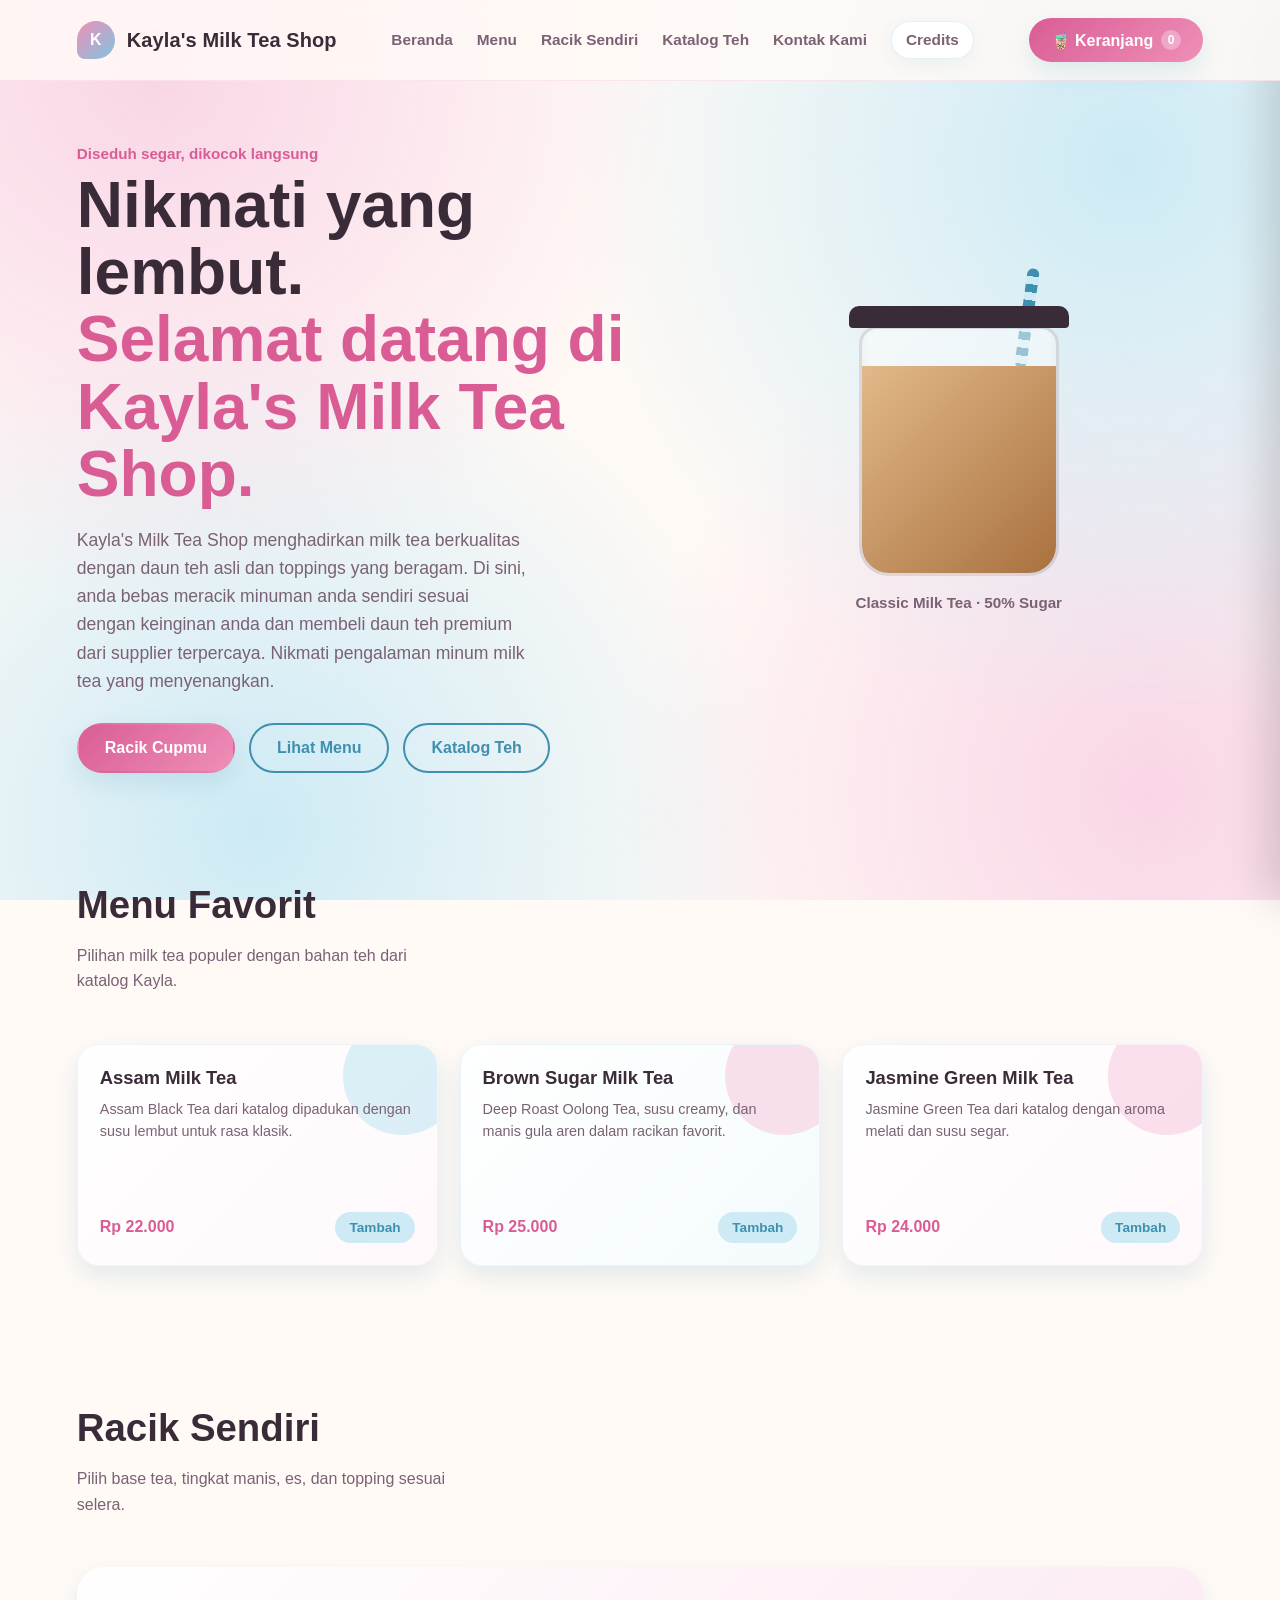
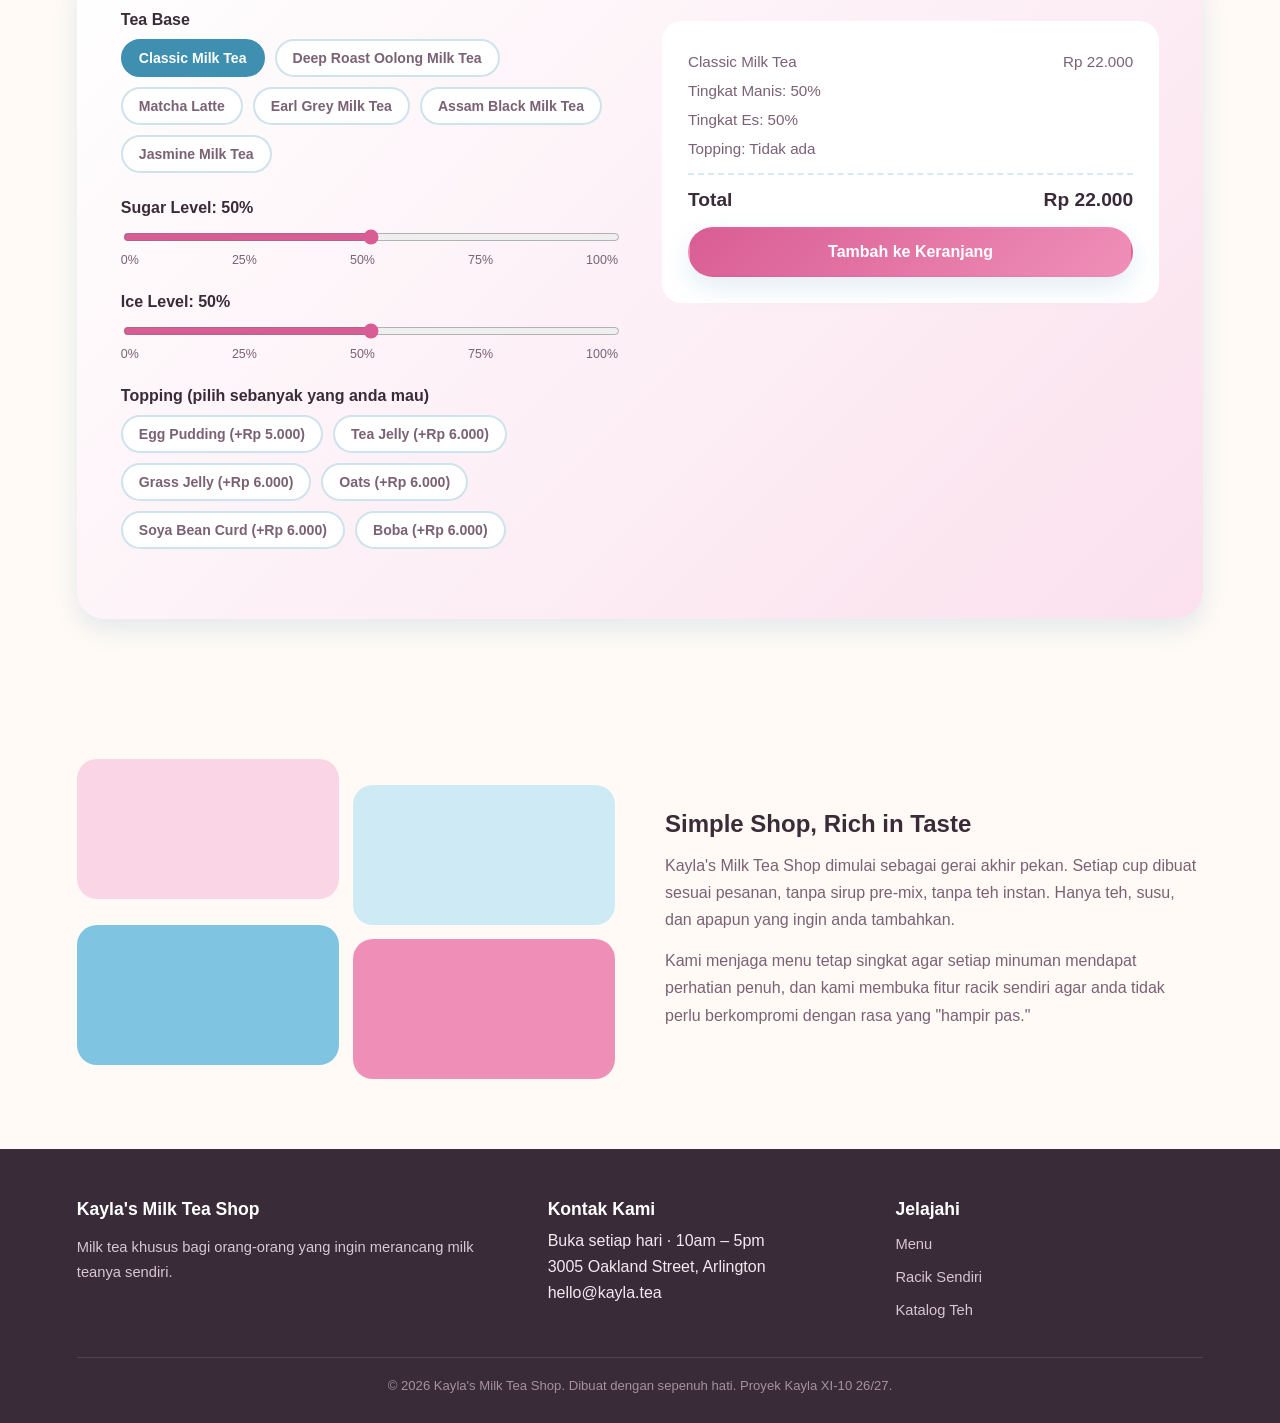
==== index.html @ d2e12f65 "Add files via upload" ====
<!doctype html>
<html lang="en">
  <head>
    <meta charset="UTF-8" />
    <meta name="viewport" content="width=device-width, initial-scale=1.0" />
    <title>Kayla's Milk Tea Shop</title>
    <style>
      :root {
        --pink-soft: #f9d5e6;
        --pink: #ef8fb8;
        --pink-deep: #d95d94;
        --blue-soft: #cdeaf5;
        --blue: #7fc4e0;
        --blue-deep: #3f8fb0;
        --cream: #fffaf6;
        --ink: #3a2b38;
        --ink-soft: #7a6274;
        --shadow: 0 10px 24px rgba(63, 143, 176, 0.15);
        --radius-cup: 18px 18px 30px 30px;
      }

      * {
        box-sizing: border-box;
      }

      html {
        scroll-behavior: smooth;
      }

      body {
        margin: 0;
        background: var(--cream);
        color: var(--ink);
        font-family: "Helvetica", sans-serif;
        overflow-x: hidden;
      }

      h1,
      h2,
      h3,
      .display {
        font-family: "Helvetica", cursive;
        font-weight: 700;
        margin: 0;
      }

      a {
        color: inherit;
        text-decoration: none;
      }

      /* ---------- Background swirl ---------- */
      .bg-swirl {
        position: fixed;
        inset: 0;
        z-index: -1;
        background:
          radial-gradient(
            circle at 12% 8%,
            var(--pink-soft) 0%,
            transparent 38%
          ),
          radial-gradient(
            circle at 88% 18%,
            var(--blue-soft) 0%,
            transparent 42%
          ),
          radial-gradient(
            circle at 20% 92%,
            var(--blue-soft) 0%,
            transparent 40%
          ),
          radial-gradient(
            circle at 90% 88%,
            var(--pink-soft) 0%,
            transparent 38%
          );
      }

      /* ---------- Nav ---------- */
      header {
        display: flex;
        align-items: center;
        justify-content: space-between;
        padding: 18px 6vw;
        background: rgba(255, 250, 246, 0.85);
        backdrop-filter: blur(8px);
        border-bottom: 1px solid rgba(217, 93, 148, 0.12);
      }

      .brand {
        display: flex;
        align-items: center;
        gap: 12px;
      }

      .brand-mark {
        width: 38px;
        height: 38px;
        border-radius: 50% 50% 50% 8px;
        background: linear-gradient(135deg, var(--pink), var(--blue));
        display: flex;
        align-items: center;
        justify-content: center;
        color: white;
        font-weight: 700;
      }

      .brand-name {
        font-size: 1.25rem;
        font-weight: 700;
        letter-spacing: 0.1px;
      }

      .nav-links {
        display: flex;
        gap: 24px;
        align-items: center;
        margin: 0 auto;
      }

      nav ul {
        list-style: none;
        display: flex;
        gap: 24px;
        margin: 0;
        padding: 0;
      }

      .nav-links a,
      .nav-trigger {
        font-weight: 700;
        color: var(--ink-soft);
        font-size: 0.96rem;
      }

      .nav-links a:hover,
      .nav-links a.current,
      .nav-trigger:hover {
        color: var(--pink-deep);
      }

      .nav-item {
        position: relative;
      }

      .nav-dropdown {
        position: absolute;
        top: calc(100% + 12px);
        left: 0;
        min-width: 220px;
        background: rgba(255, 255, 255, 0.98);
        border: 1px solid rgba(63, 143, 176, 0.12);
        border-radius: 16px;
        box-shadow: var(--shadow);
        padding: 10px;
        display: flex;
        flex-direction: column;
        gap: 6px;
        opacity: 0;
        visibility: hidden;
        transform: translateY(-8px);
        transition:
          opacity 0.2s ease,
          transform 0.2s ease,
          visibility 0.2s ease;
        z-index: 60;
      }

      .nav-item:hover .nav-dropdown,
      .nav-item:focus-within .nav-dropdown {
        opacity: 1;
        visibility: visible;
        transform: translateY(0);
      }

      .nav-dropdown a {
        display: block;
        padding: 10px 12px;
        border-radius: 10px;
        border: none;
        color: var(--ink-soft);
        background: transparent;
        text-decoration: none;
      }

      .nav-dropdown a:hover {
        background: var(--pink-soft);
        color: var(--pink-deep);
      }

      .nav-trigger {
        display: inline-flex;
        align-items: center;
        gap: 10px;
        background: #fff;
        border: 1px solid rgba(63, 143, 176, 0.14);
        border-radius: 999px;
        cursor: pointer;
        padding: 9px 14px;
        font: inherit;
        font-weight: 700;
        color: var(--ink-soft);
        box-shadow: 0 6px 18px rgba(63, 143, 176, 0.08);
        font-size: 0.96rem;
      }

      .nav-trigger:hover {
        color: var(--pink-deep);
      }

      .cart-pill {
        display: flex;
        align-items: center;
        justify-content: center;
        gap: 8px;
        background: linear-gradient(135deg, var(--pink-deep), var(--pink));
        color: #fff;
        padding: 12px 22px;
        border-radius: 999px;
        font-weight: 700;
        font: inherit;
        cursor: pointer;
        border: none;
        box-shadow: var(--shadow);
        transition: transform 0.15s;
        flex: 0 0 auto;
      }
      .cart-pill:hover {
        transform: translateY(-2px);
      }
      .cart-count {
        background: rgba(255, 255, 255, 0.3);
        color: #fff;
        border-radius: 50%;
        width: 20px;
        height: 20px;
        display: flex;
        align-items: center;
        justify-content: center;
        font-size: 0.75rem;
      }

      /* ---------- Hero ---------- */
      .hero {
        display: grid;
        grid-template-columns: 1.1fr 0.9fr;
        align-items: center;
        gap: 40px;
        padding: 64px 6vw 40px;
        max-width: 1280px;
        margin: 0 auto;
      }

      .hero-eyebrow {
        font-weight: 700;
        color: var(--pink-deep);
        font-size: 0.95rem;
      }

      .hero h1 {
        font-size: clamp(2.4rem, 5vw, 4rem);
        line-height: 1.05;
        margin: 10px 0 18px;
        color: var(--ink);
      }

      .hero h1 span {
        display: block;
        color: var(--pink-deep);
      }

      .hero p {
        font-size: 1.1rem;
        color: var(--ink-soft);
        max-width: 46ch;
        line-height: 1.6;
        margin-bottom: 28px;
      }

      .hero-ctas {
        display: flex;
        gap: 14px;
        flex-wrap: wrap;
      }

      .btn {
        display: inline-flex;
        align-items: center;
        justify-content: center;
        padding: 14px 26px;
        border-radius: 999px;
        font-weight: 700;
        font-size: 1rem;
        text-decoration: none;
        cursor: pointer;
        border: 2px solid transparent;
        transition:
          transform 0.15s,
          box-shadow 0.15s;
      }
      .btn:hover {
        transform: translateY(-2px);
      }

      .btn-primary {
        background: linear-gradient(135deg, var(--pink-deep), var(--pink));
        color: #fff;
        box-shadow: var(--shadow);
      }

      .btn-outline {
        background: transparent;
        border-color: var(--blue-deep);
        color: var(--blue-deep);
      }

      /* ---------- Hero interactive cup ---------- */
      .hero-cup-wrap {
        display: flex;
        justify-content: center;
        position: relative;
      }

      .cup-stage {
        width: 260px;
        text-align: center;
      }

      .cup {
        position: relative;
        width: 220px;
        height: 270px;
        margin: 0 auto 18px;
      }

      .cup-body {
        position: absolute;
        top: 12px;
        left: 10px;
        right: 10px;
        bottom: 0;
        border-radius: 10px 10px 28px 28px;
        background: linear-gradient(
          180deg,
          rgba(255, 255, 255, 0.5),
          rgba(255, 255, 255, 0.15)
        );
        border: 3px solid rgba(58, 43, 56, 0.15);
        overflow: hidden;
        box-shadow: inset 0 -4px 10px rgba(0, 0, 0, 0.05);
      }
      .cup-body::before {
        content: "";
        position: absolute;
        top: -3px;
        left: -3px;
        right: -3px;
        height: 12px;
        border: 3px solid rgba(58, 43, 56, 0.18);
        border-radius: 12px;
        background: rgba(255, 255, 255, 0.55);
        z-index: 2;
      }
      .hero-cup .cup-body {
        top: 20px;
        border-radius: var(--radius-cup);
      }
      .hero-cup .cup-body::before {
        display: none;
      }

      .cup-fill {
        position: absolute;
        left: 0;
        right: 0;
        bottom: 0;
        height: 85%;
        background: linear-gradient(180deg, var(--pink), var(--pink-deep));
        transition:
          background 0.4s ease,
          height 0.4s ease;
      }

      .cup-lid {
        position: absolute;
        top: 0;
        left: 0;
        right: 0;
        height: 22px;
        background: var(--ink);
        border-radius: 10px 10px 4px 4px;
        z-index: 2;
      }

      .cup-straw {
        position: absolute;
        top: -38px;
        right: 36px;
        width: 12px;
        height: 100px;
        background: repeating-linear-gradient(
          180deg,
          var(--blue-deep) 0 8px,
          var(--blue-soft) 8px 16px
        );
        border-radius: 6px;
        transform: rotate(8deg);
      }

      .cup-caption {
        font-weight: 700;
        color: var(--ink-soft);
        font-size: 0.95rem;
      }

      /* ---------- Section shell ---------- */
      section {
        max-width: 1280px;
        margin: 0 auto;
        padding: 70px 6vw;
      }

      .section-head {
        display: flex;
        justify-content: space-between;
        align-items: flex-end;
        gap: 20px;
        margin-bottom: 34px;
        flex-wrap: wrap;
      }

      .section-head h2 {
        font-size: clamp(1.8rem, 3vw, 2.4rem);
      }

      .section-head p {
        color: var(--ink-soft);
        max-width: 42ch;
        line-height: 1.6;
      }

      /* ---------- Menu ---------- */
      .menu-grid {
        display: grid;
        grid-template-columns: repeat(auto-fit, minmax(230px, 1fr));
        gap: 22px;
      }

      .menu-card {
        background: #ffff;
        border-radius: 22px;
        padding: 22px;
        box-shadow: var(--shadow);
        border: 1px solid rgba(63, 143, 176, 0.08);
        display: flex;
        flex-direction: column;
        gap: 10px;
        transition:
          transform 0.2s,
          box-shadow 0.2s;
        cursor: pointer;
      }

      .menu-card:hover {
        transform: translateY(-6px);
        box-shadow: 0 16px 30px rgba(217, 93, 148, 0.22);
      }

      .favorite-card {
        position: relative;
        overflow: hidden;
        min-height: 222px;
        background: linear-gradient(135deg, #fff, #fff8fb);
      }
      .favorite-card::before {
        content: "";
        position: absolute;
        top: -28px;
        right: -24px;
        width: 118px;
        height: 118px;
        border-radius: 50%;
        background: var(--blue-soft);
        opacity: 0.72;
        pointer-events: none;
      }
      .favorite-card:nth-child(2) {
        background: linear-gradient(135deg, #fff, #f4fbfd);
      }
      .favorite-card:nth-child(2)::before {
        background: var(--pink-soft);
      }
      .favorite-card:nth-child(3)::before {
        background: var(--pink-soft);
      }
      .favorite-card-head,
      .favorite-card h3,
      .favorite-card p,
      .favorite-card .menu-foot {
        position: relative;
        z-index: 1;
      }
      .favorite-card-head {
        display: flex;
        align-items: center;
        justify-content: space-between;
        margin-bottom: 12px;
      }
      .favorite-code {
        color: var(--ink-soft);
        font-size: 0.72rem;
        letter-spacing: 0.08em;
      }
      .favorite-mark {
        display: grid;
        place-items: center;
        width: 38px;
        height: 38px;
        border: 1px solid rgba(217, 93, 148, 0.2);
        border-radius: 50%;
        color: var(--pink-deep);
        font-weight: 700;
      }
      .favorite-card .menu-foot {
        margin-top: 8px;
      }

      .swatch {
        width: 100%;
        height: 96px;
        border-radius: 14px;
      }

      .menu-card h3 {
        font-size: 1.15rem;
      }
      .menu-card p {
        color: var(--ink-soft);
        font-size: 0.9rem;
        line-height: 1.5;
        margin: 0;
        flex-grow: 1;
      }

      .menu-foot {
        display: flex;
        justify-content: space-between;
        align-items: center;
      }

      .price {
        font-weight: 800;
        color: var(--pink-deep);
      }

      .add-btn {
        background: var(--blue-soft);
        color: var(--blue-deep);
        border: none;
        border-radius: 999px;
        padding: 8px 14px;
        font-weight: 700;
        font-size: 0.85rem;
        cursor: pointer;
        transition: background 0.2s;
      }
      .add-btn:hover {
        background: var(--blue);
        color: #fff;
      }

      /* ---------- Customizer ---------- */
      .customizer {
        background: linear-gradient(135deg, #fff, var(--pink-soft) 140%);
        border-radius: 28px;
        padding: 44px;
        box-shadow: var(--shadow);
      }

      .customizer-grid {
        display: grid;
        grid-template-columns: 1fr 1fr;
        gap: 44px;
      }

      .option-group {
        margin-bottom: 26px;
      }

      .option-label {
        font-weight: 700;
        margin-bottom: 10px;
        display: block;
        color: var(--ink);
      }

      .option-row {
        display: flex;
        flex-wrap: wrap;
        gap: 10px;
      }

      .chip {
        padding: 9px 16px;
        border-radius: 999px;
        border: 2px solid rgba(63, 143, 176, 0.25);
        background: #fff;
        cursor: pointer;
        font-weight: 600;
        font-size: 0.88rem;
        color: var(--ink-soft);
        transition: all 0.18s;
      }

      .chip.active {
        background: var(--blue-deep);
        border-color: var(--blue-deep);
        color: #fff;
      }

      .chip.topping.active {
        background: var(--pink-deep);
        border-color: var(--pink-deep);
      }

      input[type="range"] {
        width: 100%;
        accent-color: var(--pink-deep);
      }

      .level-labels {
        display: flex;
        justify-content: space-between;
        font-size: 0.78rem;
        color: var(--ink-soft);
        margin-top: 4px;
      }

      .order-summary {
        background: #fff;
        border-radius: 20px;
        padding: 26px;
        margin-top: 10px;
      }

      .order-line {
        display: flex;
        justify-content: space-between;
        padding: 6px 0;
        font-size: 0.95rem;
        color: var(--ink-soft);
      }

      .order-total {
        display: flex;
        justify-content: space-between;
        font-weight: 800;
        font-size: 1.2rem;
        border-top: 2px dashed rgba(63, 143, 176, 0.2);
        margin-top: 10px;
        padding-top: 14px;
        color: var(--ink);
      }

      /* ---------- Toast / cart drawer ---------- */
      .toast {
        position: fixed;
        bottom: 26px;
        left: 50%;
        transform: translateX(-50%) translateY(20px);
        background: var(--ink);
        color: #fff;
        padding: 14px 22px;
        border-radius: 999px;
        font-weight: 700;
        box-shadow: 0 12px 30px rgba(0, 0, 0, 0.25);
        opacity: 0;
        pointer-events: none;
        transition:
          opacity 0.25s,
          transform 0.25s;
        z-index: 100;
        font-size: 0.92rem;
      }
      .toast.show {
        opacity: 1;
        transform: translateX(-50%) translateY(0);
      }

      .cart-drawer {
        position: fixed;
        top: 0;
        right: 0;
        height: 100%;
        width: min(380px, 92vw);
        background: #fff;
        box-shadow: -14px 0 40px rgba(0, 0, 0, 0.15);
        transform: translateX(100%);
        transition: transform 0.3s ease;
        z-index: 90;
        padding: 28px 24px;
        display: flex;
        flex-direction: column;
      }
      .cart-drawer.open {
        transform: translateX(0);
      }

      .cart-drawer-head {
        display: flex;
        justify-content: space-between;
        align-items: center;
        margin-bottom: 20px;
      }

      .cart-close {
        background: none;
        border: none;
        font-size: 1.4rem;
        cursor: pointer;
        color: var(--ink-soft);
      }

      .cart-items {
        flex-grow: 1;
        overflow-y: auto;
        display: flex;
        flex-direction: column;
        gap: 12px;
      }

      .cart-item {
        display: flex;
        justify-content: space-between;
        background: var(--cream);
        border-radius: 14px;
        padding: 12px 14px;
        font-size: 0.9rem;
      }

      .cart-item button {
        background: none;
        border: none;
        color: var(--pink-deep);
        font-weight: 700;
        cursor: pointer;
      }

      .cart-empty {
        color: var(--ink-soft);
        text-align: center;
        margin-top: 40px;
      }

      .cart-drawer .order-total {
        margin-top: 16px;
      }

      .checkout-note {
        color: var(--ink-soft);
        font-size: 0.78rem;
        line-height: 1.45;
        margin: 10px 0 0;
        text-align: center;
      }

      .cart-drawer button:disabled {
        cursor: not-allowed;
        opacity: 0.5;
        transform: none;
      }

      .overlay {
        position: fixed;
        inset: 0;
        background: rgba(58, 43, 56, 0.35);
        opacity: 0;
        pointer-events: none;
        transition: opacity 0.3s;
        z-index: 80;
      }
      .overlay.show {
        opacity: 1;
        pointer-events: auto;
      }

      /* ---------- About ---------- */
      .about {
        display: grid;
        grid-template-columns: 1fr 1fr;
        gap: 50px;
        align-items: center;
      }

      .about-visual {
        display: grid;
        grid-template-columns: 1fr 1fr;
        gap: 14px;
      }
      .about-visual div {
        height: 140px;
        border-radius: 20px;
      }
      .about-visual div:nth-child(1) {
        background: var(--pink-soft);
      }
      .about-visual div:nth-child(2) {
        background: var(--blue-soft);
        margin-top: 26px;
      }
      .about-visual div:nth-child(3) {
        background: var(--blue);
        margin-top: -14px;
      }
      .about-visual div:nth-child(4) {
        background: var(--pink);
      }

      .about p {
        color: var(--ink-soft);
        line-height: 1.7;
        margin: 14px 0 0;
      }

      /* ---------- Footer ---------- */
      footer {
        background: var(--ink);
        color: #f4e9ef;
        padding: 50px 6vw 30px;
      }

      .footer-grid {
        max-width: 1280px;
        margin: 0 auto;
        display: grid;
        grid-template-columns: 1.4fr 1fr 1fr;
        gap: 40px;
      }

      footer h3 {
        color: #fff;
        margin-bottom: 12px;
        font-size: 1.1rem;
      }
      footer p,
      footer a {
        color: #d8c7d2;
        font-size: 0.92rem;
        line-height: 1.7;
        text-decoration: none;
      }
      footer ul {
        list-style: none;
        padding: 0;
        margin: 0;
        display: flex;
        flex-direction: column;
        gap: 8px;
      }

      .footer-bottom {
        max-width: 1280px;
        margin: 34px auto 0;
        padding-top: 20px;
        border-top: 1px solid rgba(255, 255, 255, 0.12);
        font-size: 0.82rem;
        color: #a790a0;
        text-align: center;
      }

      @media (max-width: 860px) {
        .hero {
          grid-template-columns: 1fr;
          text-align: center;
        }
        .hero p {
          margin-left: auto;
          margin-right: auto;
        }
        .hero-ctas {
          justify-content: center;
        }
        .customizer-grid {
          grid-template-columns: 1fr;
        }
        .about {
          grid-template-columns: 1fr;
        }
        .footer-grid {
          grid-template-columns: 1fr;
        }
      }

      @media (max-width: 760px) {
        nav {
          display: none;
        }
        .nav-links {
          display: none;
        }
      }
    </style>
    <link rel="stylesheet" href="header.css" />
  </head>
  <body>
    <div class="bg-swirl"></div>

    <header>
      <a href="index.html" class="brand">
        <div class="brand-mark">K</div>
        <div class="brand-name">Kayla's Milk Tea Shop</div>
      </a>
      <nav class="nav-links">
        <a href="index.html">Beranda</a>
        <a href="index.html#menu">Menu</a>
        <a href="index.html#build">Racik Sendiri</a>
        <a href="catalogue.html">Katalog Teh</a>
        <a href="index.html#visit">Kontak Kami</a>
        <li class="nav-item" style="list-style: none">
          <button class="nav-trigger" type="button">Credits</button>
          <div class="nav-dropdown">
            <a href="image-source.html">Image Source</a>
            <a href="codes-used.html">Codes Used</a>
            <a href="reference-videos.html">Reference Videos</a>
          </div>
        </li>
      </nav>
      <button class="cart-pill" id="cartOpenBtn" type="button">
        🧋 Keranjang <span class="cart-count" id="cartCount"></span>
      </button>
    </header>

    <div class="hero">
      <div>
        <div class="hero-eyebrow">Diseduh segar, dikocok langsung</div>
        <h1>
          Nikmati yang lembut.<span
            >Selamat datang di Kayla's Milk Tea Shop.</span
          >
        </h1>
        <p>
          Kayla's Milk Tea Shop menghadirkan milk tea berkualitas dengan daun
          teh asli dan toppings yang beragam. Di sini, anda bebas meracik
          minuman anda sendiri sesuai dengan keinginan anda dan membeli daun teh
          premium dari supplier terpercaya. Nikmati pengalaman minum milk tea
          yang menyenangkan.
        </p>
        <div class="hero-ctas">
          <a href="#build" class="btn btn-primary">Racik Cupmu</a>
          <a href="#menu" class="btn btn-outline">Lihat Menu</a>
          <a href="catalogue.html" class="btn btn-outline">Katalog Teh</a>
        </div>
      </div>

      <div class="hero-cup-wrap">
        <div class="cup-stage">
          <div class="cup hero-cup">
            <div class="cup-straw"></div>
            <div class="cup-body">
              <div class="cup-fill" id="heroFill"></div>
            </div>
            <div class="cup-lid"></div>
          </div>
          <div class="cup-caption" id="heroCaption">
            Classic Milk Tea · 50% Sugar
          </div>
        </div>
      </div>
    </div>

    <section id="menu">
      <div class="section-head">
        <div>
          <h2>Menu Favorit</h2>
          <p>Pilihan milk tea populer dengan bahan teh dari katalog Kayla.</p>
        </div>
      </div>

      <div class="menu-grid" id="menuGrid"></div>
    </section>

    <section id="build">
      <div class="section-head">
        <div>
          <h2>Racik Sendiri</h2>
          <p>Pilih base tea, tingkat manis, es, dan topping sesuai selera.</p>
        </div>
      </div>

      <div class="customizer">
        <div class="customizer-grid">
          <div>
            <div class="option-group">
              <span class="option-label">Tea Base</span>
              <div class="option-row" id="baseOptions"></div>
            </div>

            <div class="option-group">
              <span class="option-label"
                >Sugar Level: <span id="sweetLabel">50%</span></span
              >
              <input
                type="range"
                min="0"
                max="100"
                step="25"
                value="50"
                id="sweetRange"
                aria-label="Tingkat manis"
              />
              <div class="level-labels">
                <span>0%</span><span>25%</span><span>50%</span><span>75%</span
                ><span>100%</span>
              </div>
            </div>

            <div class="option-group">
              <span class="option-label"
                >Ice Level: <span id="iceLabel">50%</span></span
              >
              <input
                type="range"
                min="0"
                max="100"
                step="25"
                value="50"
                id="iceRange"
              />
              <div class="level-labels">
                <span>0%</span><span>25%</span><span>50%</span><span>75%</span
                ><span>100%</span>
              </div>
            </div>

            <div class="option-group">
              <span class="option-label"
                >Topping (pilih sebanyak yang anda mau)</span
              >
              <div class="option-row" id="toppingOptions"></div>
            </div>
          </div>

          <div>
            <div class="order-summary">
              <div class="order-line">
                <span id="summaryBase">Classic Milk Tea</span
                ><span id="summaryBasePrice">Rp 22.000</span>
              </div>
              <div class="order-line">
                <span id="summarySweet">Sugar Level: 50%</span><span></span>
              </div>
              <div class="order-line">
                <span id="summaryIce">Ice Level: 50%</span><span></span>
              </div>
              <div class="order-line" id="summaryToppingsLine">
                <span>Topping: Tidak ada</span
                ><span id="summaryToppingsPrice"></span>
              </div>
              <div class="order-total">
                <span>Total</span><span id="summaryTotal">Rp 22.000</span>
              </div>
              <button
                class="btn btn-primary"
                style="width: 100%; margin-top: 16px"
                id="addCustomBtn"
              >
                Tambah ke Keranjang
              </button>
            </div>
          </div>
        </div>
      </div>
    </section>

    <section id="about">
      <div class="about">
        <div class="about-visual">
          <div></div>
          <div></div>
          <div></div>
          <div></div>
        </div>
        <div>
          <h2>Simple Shop, Rich in Taste</h2>
          <p>
            Kayla's Milk Tea Shop dimulai sebagai gerai akhir pekan. Setiap cup
            dibuat sesuai pesanan, tanpa sirup pre-mix, tanpa teh instan. Hanya
            teh, susu, dan apapun yang ingin anda tambahkan.
          </p>
          <p>
            Kami menjaga menu tetap singkat agar setiap minuman mendapat
            perhatian penuh, dan kami membuka fitur racik sendiri agar anda
            tidak perlu berkompromi dengan rasa yang "hampir pas."
          </p>
        </div>
      </div>
    </section>

    <footer id="visit">
      <div class="footer-grid">
        <div>
          <h3>Kayla's Milk Tea Shop</h3>
          <p>
            Milk tea khusus bagi orang-orang yang ingin merancang milk teanya
            sendiri.
          </p>
        </div>
        <div>
          <h3>Kontak Kami</h3>
          <ul>
            <li>Buka setiap hari · 10am – 5pm</li>
            <li>3005 Oakland Street, Arlington</li>
            <li>hello@kayla.tea</li>
          </ul>
        </div>
        <div>
          <h3>Jelajahi</h3>
          <ul>
            <li><a href="#menu">Menu</a></li>
            <li><a href="#build">Racik Sendiri</a></li>
            <li><a href="catalogue.html">Katalog Teh</a></li>
          </ul>
        </div>
      </div>
      <div class="footer-bottom">
        © 2026 Kayla's Milk Tea Shop. Dibuat dengan sepenuh hati. Proyek Kayla
        XI-10 26/27.
      </div>
    </footer>

    <div class="toast" id="toast"></div>
    <div class="overlay" id="overlay"></div>
    <div class="cart-drawer" id="cartDrawer">
      <div class="cart-drawer-head">
        <h3>Keranjangmu</h3>
        <button class="cart-close" id="cartCloseBtn">&times;</button>
      </div>
      <div class="cart-items" id="cartItems">
        <div class="cart-empty">Keranjangmu kosong, tambahkan milk tea!</div>
      </div>
      <div class="order-total">
        <span>Total</span><span id="cartTotal">Rp. 0</span>
      </div>
      <button
        class="btn btn-primary"
        style="width: 100%; margin-top: 16px"
        id="checkoutBtn"
        type="button"
        disabled
      >
        Checkout
      </button>
      <p class="checkout-note">
        Checkout ini hanya simulasi. Tidak ada pembayaran yang diproses.
      </p>
    </div>

    <script src="cart.js"></script>
    <script>
      // ---------- Data ----------
      const bases = [
        {
          id: "classic",
          name: "Classic Milk Tea",
          color: "#FFC852",
          price: 22000,
          swatch: "linear-gradient(135deg,#e2b98a,#a9713f)",
        },
        {
          id: "taro",
          name: "Deep Roast Oolong Milk Tea",
          color: "#9b7fc9",
          price: 25000,
          swatch: "linear-gradient(135deg,#c3aee8,#8b6bc4)",
        },
        {
          id: "matcha",
          name: "Matcha Latte",
          color: "#7fa661",
          price: 27000,
          swatch: "linear-gradient(135deg,#b7d69a,#6f9a4d)",
        },
        {
          id: "strawberry",
          name: "Earl Grey Milk Tea",
          color: "#e8768f",
          price: 28000,
          swatch: "linear-gradient(135deg,#f6a9b8,#e05575)",
        },
        {
          id: "blueice",
          name: "Assam Black Milk Tea",
          color: "#5aa9c9",
          price: 23000,
          swatch: "linear-gradient(135deg,#a9dcef,#3f8fb0)",
        },
        {
          id: "okinawa",
          name: "Jasmine Milk Tea",
          color: "#8a5a35",
          price: 25000,
          swatch: "linear-gradient(135deg,#c99b6a,#6b4423)",
        },
      ];

      const toppings = [
        { id: "pudding", name: "Egg Pudding", price: 5000 },
        { id: "jelly", name: "Tea Jelly", price: 6000 },
        { id: "grass", name: "Grass Jelly", price: 6000 },
        { id: "oat", name: "Oats", price: 6000 },
        { id: "soy", name: "Soya Bean Curd", price: 6000 },
        { id: "boba", name: "Boba", price: 6000 },
      ];

      const favorites = [
        {
          name: "Assam Milk Tea",
          price: 22000,
          description:
            "Assam Black Tea dari katalog dipadukan dengan susu lembut untuk rasa klasik.",
        },
        {
          name: "Brown Sugar Milk Tea",
          price: 25000,
          description:
            "Deep Roast Oolong Tea, susu creamy, dan manis gula aren dalam racikan favorit.",
        },
        {
          name: "Jasmine Green Milk Tea",
          price: 24000,
          description:
            "Jasmine Green Tea dari katalog dengan aroma melati dan susu segar.",
        },
      ];

      // ---------- State ----------
      let selectedBase = bases[0];
      let sweet = 50;
      let ice = 50;
      let selectedToppings = [];

      // ---------- Render menu ----------
      const menuGrid = document.getElementById("menuGrid");
      favorites.forEach((drink, index) => {
        const card = document.createElement("div");
        card.className = "menu-card favorite-card";
        card.innerHTML = `
      <h3>${drink.name}</h3>
      <p>${drink.description}</p>
      <div class="menu-foot">
        <span class="price">${fmt(drink.price)}</span>
        <button class="add-btn">Tambah</button>
      </div>
    `;
        card.querySelector(".add-btn").addEventListener("click", (e) => {
          e.stopPropagation();
          addToCart({
            base: drink.name,
            ice: 100,
            toppings: [],
            price: drink.price,
          });
          showToast(`${drink.name} ditambahkan ke keranjang`);
        });
        menuGrid.appendChild(card);
      });

      // ---------- Render base chips ----------
      const baseOptions = document.getElementById("baseOptions");
      bases.forEach((b) => {
        const chip = document.createElement("button");
        chip.className = "chip" + (b.id === selectedBase.id ? " active" : "");
        chip.textContent = b.name;
        chip.addEventListener("click", () => {
          selectedBase = b;
          [...baseOptions.children].forEach((c) =>
            c.classList.remove("active"),
          );
          chip.classList.add("active");
          updateBuildSummary();
        });
        baseOptions.appendChild(chip);
      });

      // ---------- Render topping chips ----------
      const toppingOptions = document.getElementById("toppingOptions");
      toppings.forEach((t) => {
        const chip = document.createElement("button");
        chip.className = "chip topping";
        chip.textContent = `${t.name} (+${fmt(t.price)})`;
        chip.addEventListener("click", () => {
          if (selectedToppings.find((x) => x.id === t.id)) {
            selectedToppings = selectedToppings.filter((x) => x.id !== t.id);
            chip.classList.remove("active");
          } else {
            selectedToppings.push(t);
            chip.classList.add("active");
          }
          updateBuildSummary();
        });
        toppingOptions.appendChild(chip);
      });

      // ---------- Ice Level ----------
      const sweetRange = document.getElementById("sweetRange");
      sweetRange.addEventListener("input", () => {
        sweet = Number(sweetRange.value);
        document.getElementById("sweetLabel").textContent = sweet + "%";
        updateBuildSummary();
      });

      const iceRange = document.getElementById("iceRange");
      iceRange.addEventListener("input", () => {
        ice = Number(iceRange.value);
        document.getElementById("iceLabel").textContent = ice + "%";
        updateBuildSummary();
      });

      // ---------- Custom drink summary update ----------
      function updateBuildSummary() {
        const toppingsTotal = selectedToppings.reduce((s, t) => s + t.price, 0);
        const total = selectedBase.price + toppingsTotal;

        document.getElementById("summaryBase").textContent = selectedBase.name;
        document.getElementById("summaryBasePrice").textContent = fmt(
          selectedBase.price,
        );
        document.getElementById("summaryIce").textContent =
          `Tingkat Es: ${ice}%`;
        document.getElementById("summarySweet").textContent =
          `Tingkat Manis: ${sweet}%`;
        document.getElementById(
          "summaryToppingsLine",
        ).firstElementChild.textContent = selectedToppings.length
          ? `Topping: ${selectedToppings.map((t) => t.name).join(", ")}`
          : "Topping: Tidak ada";
        document.getElementById("summaryToppingsPrice").textContent =
          toppingsTotal ? fmt(toppingsTotal) : "";
        document.getElementById("summaryTotal").textContent = fmt(total);
      }

      function shade(hex, percent) {
        const num = parseInt(hex.replace("#", ""), 16);
        let r = (num >> 16) + percent;
        let g = ((num >> 8) & 0x00ff) + percent;
        let b = (num & 0x0000ff) + percent;
        r = Math.max(Math.min(255, r), 0);
        g = Math.max(Math.min(255, g), 0);
        b = Math.max(Math.min(255, b), 0);
        return "#" + (g | (r << 8) | (b << 16)).toString(16).padStart(6, "0");
      }

      document.getElementById("addCustomBtn").addEventListener("click", () => {
        const toppingsTotal = selectedToppings.reduce((s, t) => s + t.price, 0);
        addToCart({
          base: selectedBase.name,
          ice,
          toppings: selectedToppings.map((t) => t.name),
          price: selectedBase.price + toppingsTotal,
        });
        showToast(`${selectedBase.name} ditambahkan ke keranjang`);
      });

      // ---------- Hero cup gentle animation ----------
      const heroFill = document.getElementById("heroFill");
      heroFill.style.background = bases[0].swatch;
      let heroToggle = false;
      setInterval(() => {
        heroToggle = !heroToggle;
        heroFill.style.height = heroToggle ? "95%" : "85%";
      }, 2600);
      updateBuildSummary();
      renderCart();
    </script>
  </body>
</html>
---- header.css ----
:root {
  --pink-soft: #f9d5e6;
  --pink: #ef8fb8;
  --pink-deep: #d95d94;
  --blue-soft: #cdeaf5;
  --blue: #7fc4e0;
  --blue-deep: #3f8fb0;
  --cream: #fffaf6;
  --ink: #3a2b38;
  --ink-soft: #7a6274;
  --shadow: 0 10px 24px rgba(63, 143, 176, 0.15);
}

header {
  position: sticky;
  top: 0;
  z-index: 1000;
  display: flex;
  align-items: center;
  justify-content: space-between;
  padding: 18px 6vw;
  background: rgba(255, 250, 246, 0.85);
  backdrop-filter: blur(8px);
  border-bottom: 1px solid rgba(217, 93, 148, 0.12);
}

.brand {
  display: flex;
  align-items: center;
  gap: 12px;
  text-decoration: none;
}

.brand:hover,
.brand:focus,
.brand:visited {
  text-decoration: none;
}

.brand-mark {
  width: 38px;
  height: 38px;
  border-radius: 50% 50% 50% 8px;
  background: linear-gradient(135deg, var(--pink), var(--blue));
  display: flex;
  align-items: center;
  justify-content: center;
  color: #fff;
  font-weight: 700;
}

.brand-name {
  font-size: 1.25rem;
  font-weight: 700;
  letter-spacing: 0.1px;
}

.nav-links {
  display: flex;
  gap: 24px;
  align-items: center;
  margin: 0 auto;
}

.nav-links a,
.nav-trigger {
  color: var(--ink-soft);
  font-weight: 700;
  font-size: 0.96rem;
  text-decoration: none;
}

.nav-links a:hover,
.nav-links a.current,
.nav-trigger:hover {
  color: var(--pink-deep);
}

.nav-item {
  position: relative;
}

.nav-trigger {
  display: inline-flex;
  align-items: center;
  gap: 10px;
  background: #fff;
  border: 1px solid rgba(63, 143, 176, 0.14);
  border-radius: 999px;
  cursor: pointer;
  padding: 9px 14px;
  font: inherit;
  font-weight: 700;
  color: var(--ink-soft);
  box-shadow: 0 6px 18px rgba(63, 143, 176, 0.08);
  font-size: 0.96rem;
}

.nav-trigger-mark {
  width: 0;
  height: 0;
  border-left: 7px solid transparent;
  border-right: 7px solid transparent;
  border-top: 10px solid var(--pink-deep);
  transform: rotate(180deg);
  display: inline-block;
  line-height: 0;
}

.nav-dropdown {
  position: absolute;
  top: calc(100% + 12px);
  left: 0;
  min-width: 220px;
  background: rgba(255, 255, 255, 0.98);
  border: 1px solid rgba(63, 143, 176, 0.12);
  border-radius: 16px;
  box-shadow: var(--shadow);
  padding: 10px;
  display: flex;
  flex-direction: column;
  gap: 6px;
  opacity: 0;
  visibility: hidden;
  transform: translateY(-8px);
  transition:
    opacity 0.2s ease,
    transform 0.2s ease,
    visibility 0.2s ease;
  z-index: 110;
}

.nav-item:hover .nav-dropdown,
.nav-item:focus-within .nav-dropdown {
  opacity: 1;
  visibility: visible;
  transform: translateY(0);
}

.nav-dropdown a {
  display: block;
  padding: 10px 12px;
  border-radius: 10px;
  color: var(--ink-soft);
  text-decoration: none;
}

.nav-dropdown a:hover {
  background: var(--pink-soft);
  color: var(--pink-deep);
}

header .btn,
header .cart-pill {
  display: inline-flex;
  align-items: center;
  justify-content: center;
  padding: 12px 22px;
  border-radius: 999px;
  font: inherit;
  font-weight: 700;
  background: linear-gradient(135deg, var(--pink-deep), var(--pink));
  color: #fff;
  box-shadow: var(--shadow);
  text-decoration: none;
}

.cart-pill {
  gap: 8px;
  cursor: pointer;
  border: none;
  flex: 0 0 auto;
}

.cart-pill:hover {
  transform: translateY(-2px);
}

.cart-count {
  background: rgba(255, 255, 255, 0.3);
  color: #fff;
  border-radius: 50%;
  width: 20px;
  height: 20px;
  display: flex;
  align-items: center;
  justify-content: center;
  font-size: 0.75rem;
}

@media (max-width: 760px) {
  nav {
    display: none;
  }
}
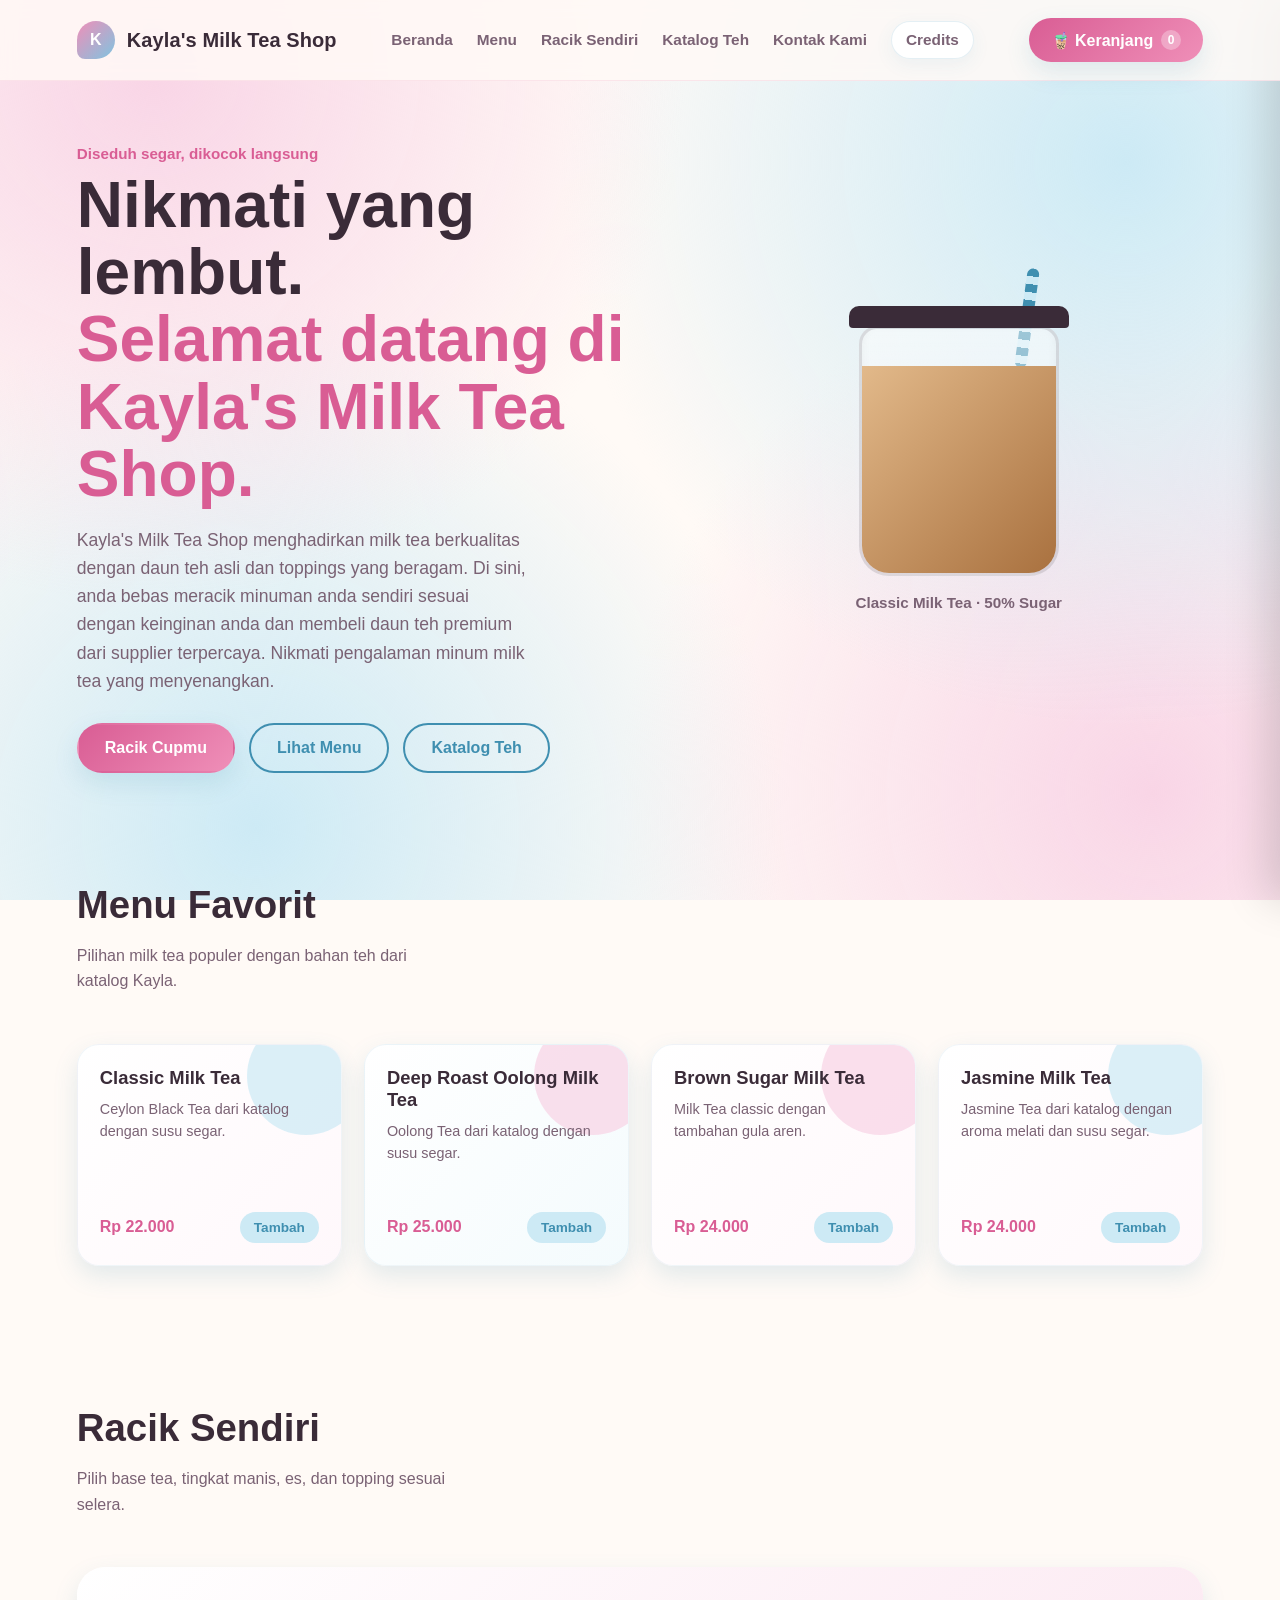
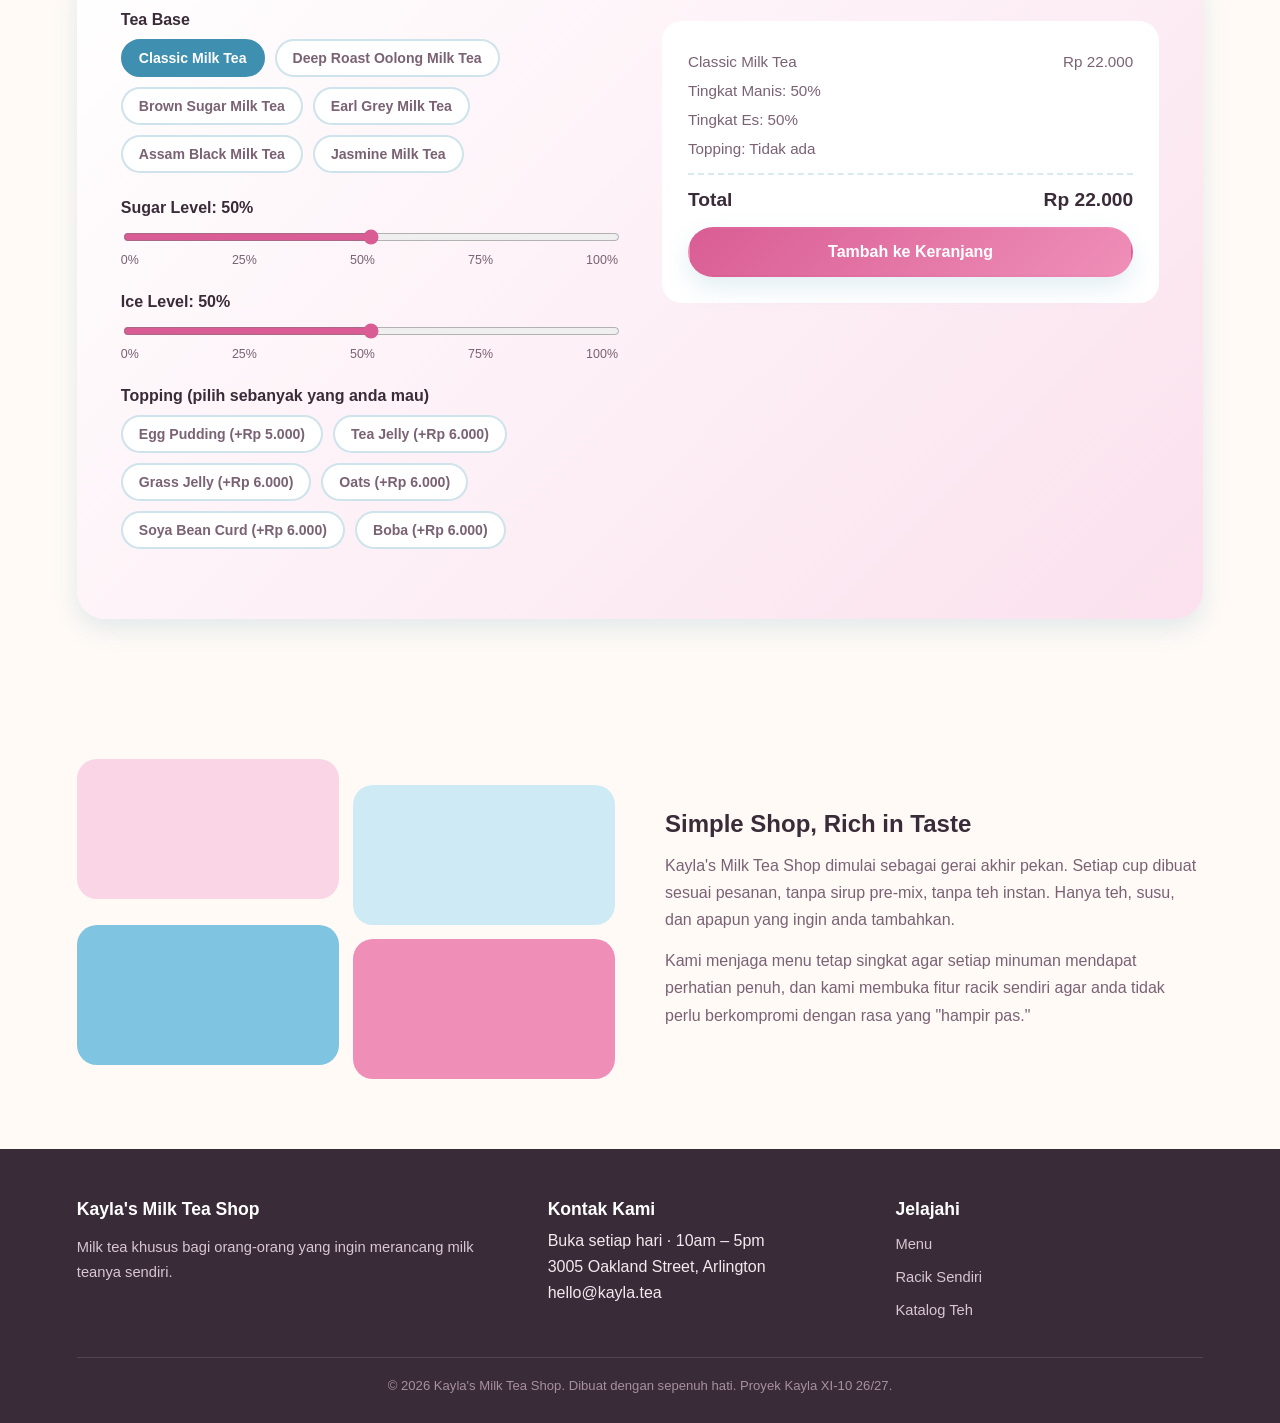
==== commit 1c29105b: "Add files via upload" ====
--- a/index.html
+++ b/index.html
@@ -1176,9 +1176,9 @@
         },
         {
           id: "matcha",
-          name: "Matcha Latte",
+          name: "Brown Sugar Milk Tea",
           color: "#7fa661",
-          price: 27000,
+          price: 25000,
           swatch: "linear-gradient(135deg,#b7d69a,#6f9a4d)",
         },
         {
@@ -1199,7 +1199,7 @@
           id: "okinawa",
           name: "Jasmine Milk Tea",
           color: "#8a5a35",
-          price: 25000,
+          price: 24000,
           swatch: "linear-gradient(135deg,#c99b6a,#6b4423)",
         },
       ];
@@ -1215,22 +1215,25 @@
 
       const favorites = [
         {
-          name: "Assam Milk Tea",
+          name: "Classic Milk Tea",
           price: 22000,
-          description:
-            "Assam Black Tea dari katalog dipadukan dengan susu lembut untuk rasa klasik.",
+          description: "Ceylon Black Tea dari katalog dengan susu segar.",
+        },
+        {
+          name: "Deep Roast Oolong Milk Tea",
+          price: 25000,
+          description: "Oolong Tea dari katalog dengan susu segar.",
         },
         {
           name: "Brown Sugar Milk Tea",
-          price: 25000,
-          description:
-            "Deep Roast Oolong Tea, susu creamy, dan manis gula aren dalam racikan favorit.",
+          price: 24000,
+          description: " Milk Tea classic dengan tambahan gula aren.",
         },
         {
-          name: "Jasmine Green Milk Tea",
+          name: "Jasmine Milk Tea",
           price: 24000,
           description:
-            "Jasmine Green Tea dari katalog dengan aroma melati dan susu segar.",
+            "Jasmine Tea dari katalog dengan aroma melati dan susu segar.",
         },
       ];
 
@@ -1246,13 +1249,13 @@
         const card = document.createElement("div");
         card.className = "menu-card favorite-card";
         card.innerHTML = `
-      <h3>${drink.name}</h3>
-      <p>${drink.description}</p>
-      <div class="menu-foot">
-        <span class="price">${fmt(drink.price)}</span>
-        <button class="add-btn">Tambah</button>
-      </div>
-    `;
+        <h3>${drink.name}</h3>
+        <p>${drink.description}</p>
+        <div class="menu-foot">
+          <span class="price">${fmt(drink.price)}</span>
+          <button class="add-btn">Tambah</button>
+        </div>
+      `;
         card.querySelector(".add-btn").addEventListener("click", (e) => {
           e.stopPropagation();
           addToCart({
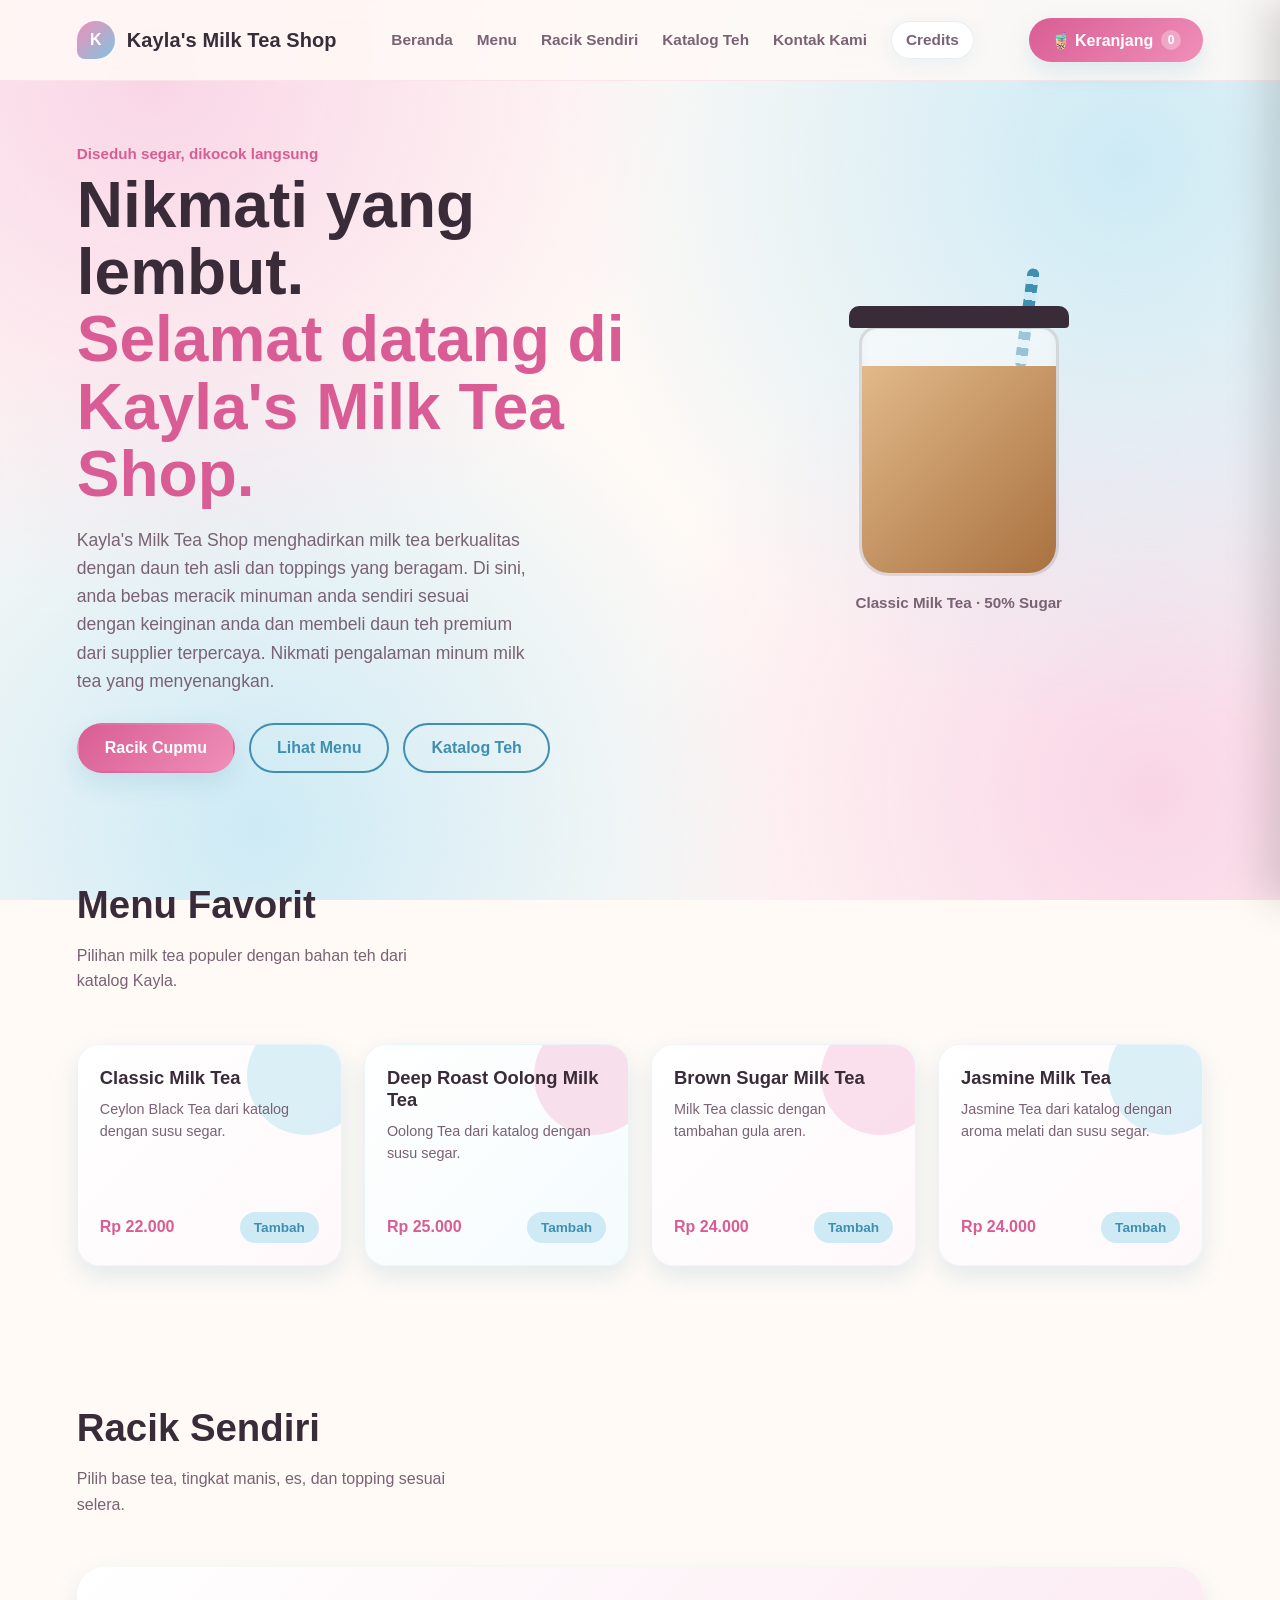
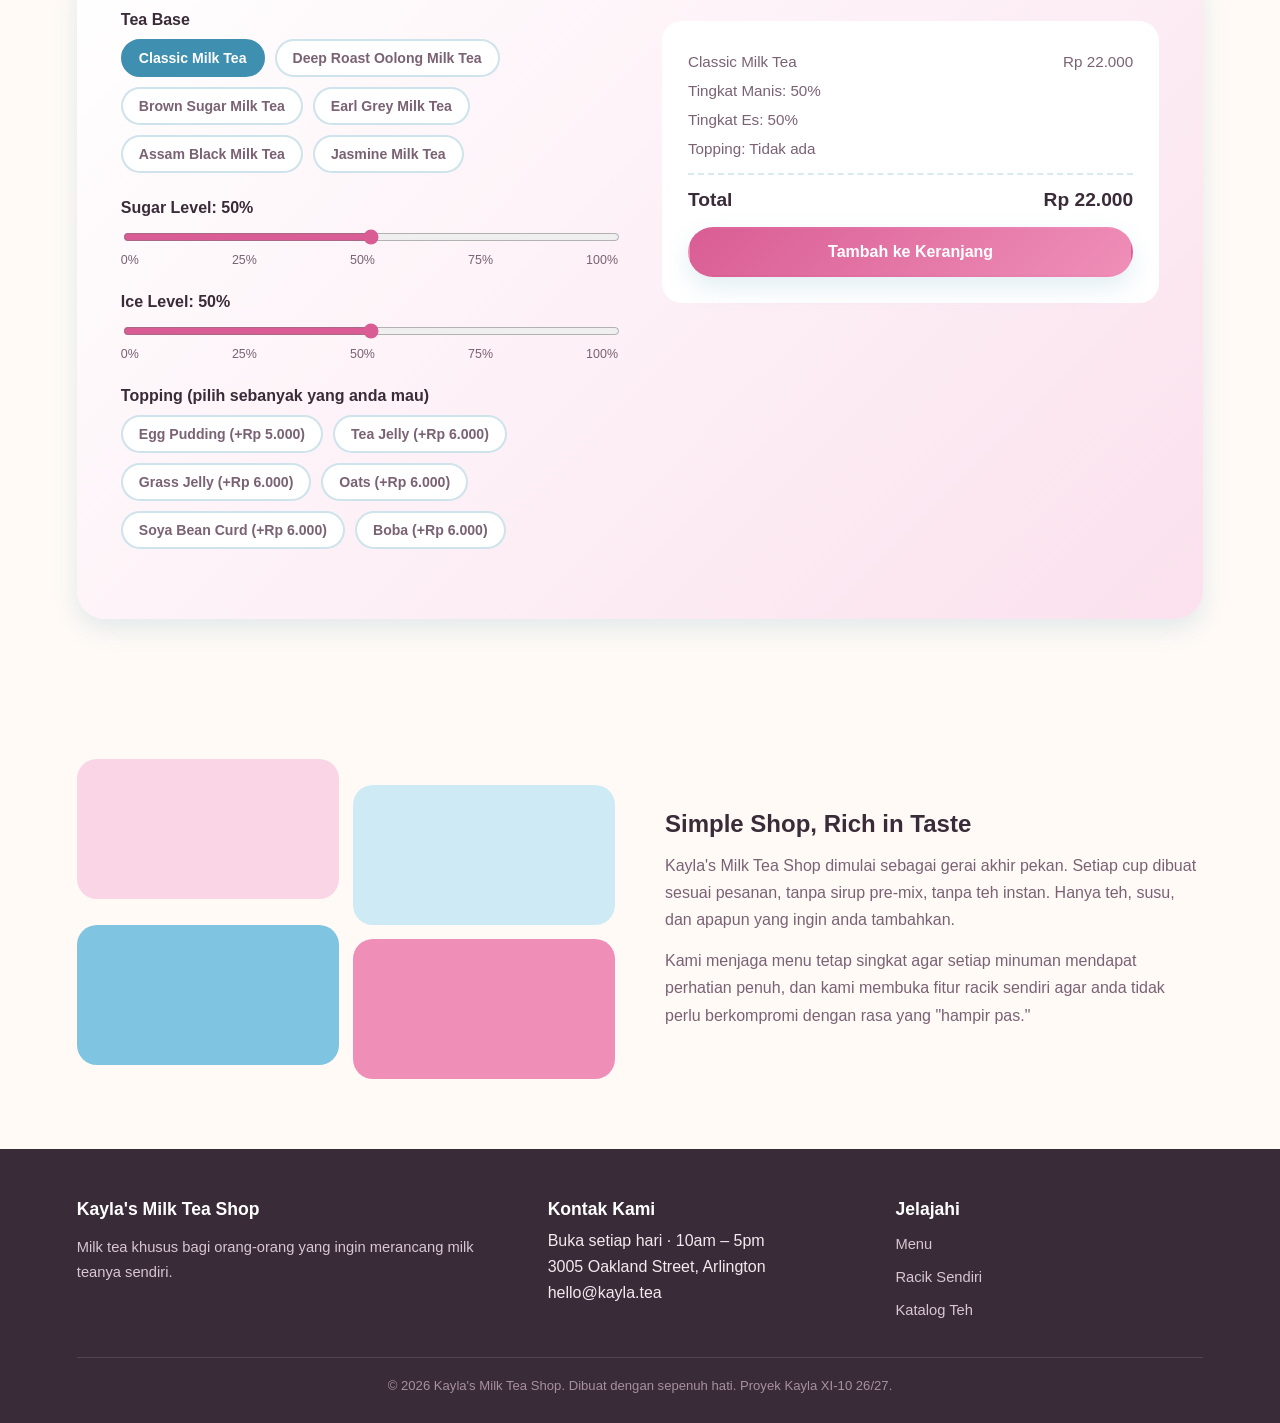
==== commit 2023c102: "Add files via upload" ====
--- a/index.html
+++ b/index.html
@@ -698,7 +698,7 @@
         box-shadow: -14px 0 40px rgba(0, 0, 0, 0.15);
         transform: translateX(100%);
         transition: transform 0.3s ease;
-        z-index: 90;
+        z-index: 1500;
         padding: 28px 24px;
         display: flex;
         flex-direction: column;
@@ -778,7 +778,7 @@
         opacity: 0;
         pointer-events: none;
         transition: opacity 0.3s;
-        z-index: 80;
+        z-index: 1400;
       }
       .overlay.show {
         opacity: 1;
@@ -899,6 +899,132 @@
         .nav-links {
           display: none;
         }
+      }
+      .modal-popup {
+        display: none;
+        position: fixed;
+        z-index: 2000;
+        left: 0;
+        top: 0;
+        width: 100%;
+        height: 100%;
+        background-color: rgba(58, 43, 56, 0.5);
+        backdrop-filter: blur(4px);
+      }
+
+      /* Kotak Konten Popup */
+      .modal-popup-content {
+        background-color: var(--cream, #fffaf6);
+        color: var(--ink);
+        margin: 5% auto;
+        padding: 26px;
+        border-radius: 22px;
+        box-shadow: var(--shadow);
+        border: 1px solid rgba(217, 93, 148, 0.2);
+        width: 90%;
+        max-width: 420px;
+        position: relative;
+        animation: popupSlide 0.3s ease;
+      }
+
+      @keyframes popupSlide {
+        from {
+          transform: translateY(-20px);
+          opacity: 0;
+        }
+        to {
+          transform: translateY(0);
+          opacity: 1;
+        }
+      }
+
+      /* Tombol Tutup (X) */
+      .modal-close-btn {
+        position: absolute;
+        right: 20px;
+        top: 15px;
+        font-size: 28px;
+        color: var(--ink-soft);
+        cursor: pointer;
+      }
+      .modal-close-btn:hover {
+        color: var(--pink-deep);
+      }
+
+      .modal-popup-content h3 {
+        margin-top: 0;
+        color: var(--pink-deep);
+        font-family: "Helvetica", sans-serif;
+      }
+
+      .modal-section {
+        margin-bottom: 20px;
+      }
+
+      .modal-section h4 {
+        margin: 0 0 10px 0;
+        color: var(--ink);
+        font-size: 0.95rem;
+        font-weight: 700;
+      }
+
+      .modal-options {
+        margin: 10px 0;
+        display: flex;
+        flex-direction: column;
+        gap: 12px;
+      }
+
+      .option-item {
+        display: flex;
+        align-items: center;
+        gap: 10px;
+        padding: 12px;
+        background: #fff;
+        border: 1px solid rgba(63, 143, 176, 0.14);
+        border-radius: 12px;
+        cursor: pointer;
+        font-weight: 700;
+        color: var(--ink-soft);
+      }
+
+      .option-item input[type="radio"] {
+        accent-color: var(--pink-deep);
+        width: 18px;
+        height: 18px;
+      }
+
+      #deliveryAddress {
+        width: 100%;
+        height: 60px;
+        padding: 10px;
+        border-radius: 12px;
+        border: 1px solid rgba(63, 143, 176, 0.2);
+        font-family: inherit;
+        font-size: 0.88rem;
+        resize: none;
+        box-sizing: border-box;
+        color: var(--ink);
+      }
+
+      #deliveryAddress:focus {
+        outline: none;
+        border-color: var(--pink-deep);
+      }
+
+      .modal-confirm-btn {
+        width: 100%;
+        padding: 12px;
+        border: none;
+        border-radius: 999px;
+        font-weight: 700;
+        background: linear-gradient(135deg, var(--pink-deep), var(--pink));
+        color: #fff;
+        box-shadow: var(--shadow);
+        cursor: pointer;
+      }
+      .modal-confirm-btn:hover {
+        transform: translateY(-1px);
       }
     </style>
     <link rel="stylesheet" href="header.css" />
@@ -1376,5 +1502,74 @@
       updateBuildSummary();
       renderCart();
     </script>
+
+    <!-- Popup Pilihan Checkout!!!  -->
+    <div id="checkoutModal" class="modal-popup" aria-hidden="true">
+      <div class="modal-popup-content">
+        <span id="modalCloseBtn" class="modal-close-btn">&times;</span>
+        <h3>Detail Pemesanan 🧋</h3>
+
+        <!-- Bagian 1: Pembayaran -->
+        <div class="modal-section">
+          <h4>💳 Metode Pembayaran</h4>
+          <div class="modal-options">
+            <label class="option-item">
+              <input
+                type="radio"
+                name="paymentMethod"
+                value="Cash di Kasir"
+                checked
+              />
+              <span>Cash di Kasir</span>
+            </label>
+            <label class="option-item">
+              <input type="radio" name="paymentMethod" value="QRIS" />
+              <span>QRIS (E-Wallet)</span>
+            </label>
+            <label class="option-item">
+              <input type="radio" name="paymentMethod" value="Debit" />
+              <span>Kartu Debit</span>
+            </label>
+          </div>
+        </div>
+
+        <!-- Bagian 2: Pengambilan -->
+        <div class="modal-section">
+          <h4>🛵 Metode Pengambilan</h4>
+          <div class="modal-options">
+            <label class="option-item">
+              <input
+                type="radio"
+                name="fulfillmentMethod"
+                value="Makan di Tempat"
+                checked
+              />
+              <span>Makan di Tempat (Dine-in)</span>
+            </label>
+            <label class="option-item">
+              <input type="radio" name="fulfillmentMethod" value="Take Away" />
+              <span>Bawa Pulang (Take Away)</span>
+            </label>
+            <label class="option-item">
+              <input type="radio" name="fulfillmentMethod" value="Dikirim" />
+              <span>Kirim via Kurir (+ Rp 5.000)</span>
+            </label>
+          </div>
+        </div>
+
+        <!-- Bagian 3: Kolom Alamat Input -->
+        <div id="addressSection" class="modal-section" style="display: none">
+          <h4>📍 Alamat Pengiriman</h4>
+          <textarea
+            id="deliveryAddress"
+            placeholder="Masukkan alamat lengkap rumahmu di sini..."
+          ></textarea>
+        </div>
+
+        <button id="modalConfirmBtn" class="modal-confirm-btn">
+          Konfirmasi Pesanan
+        </button>
+      </div>
+    </div>
   </body>
 </html>
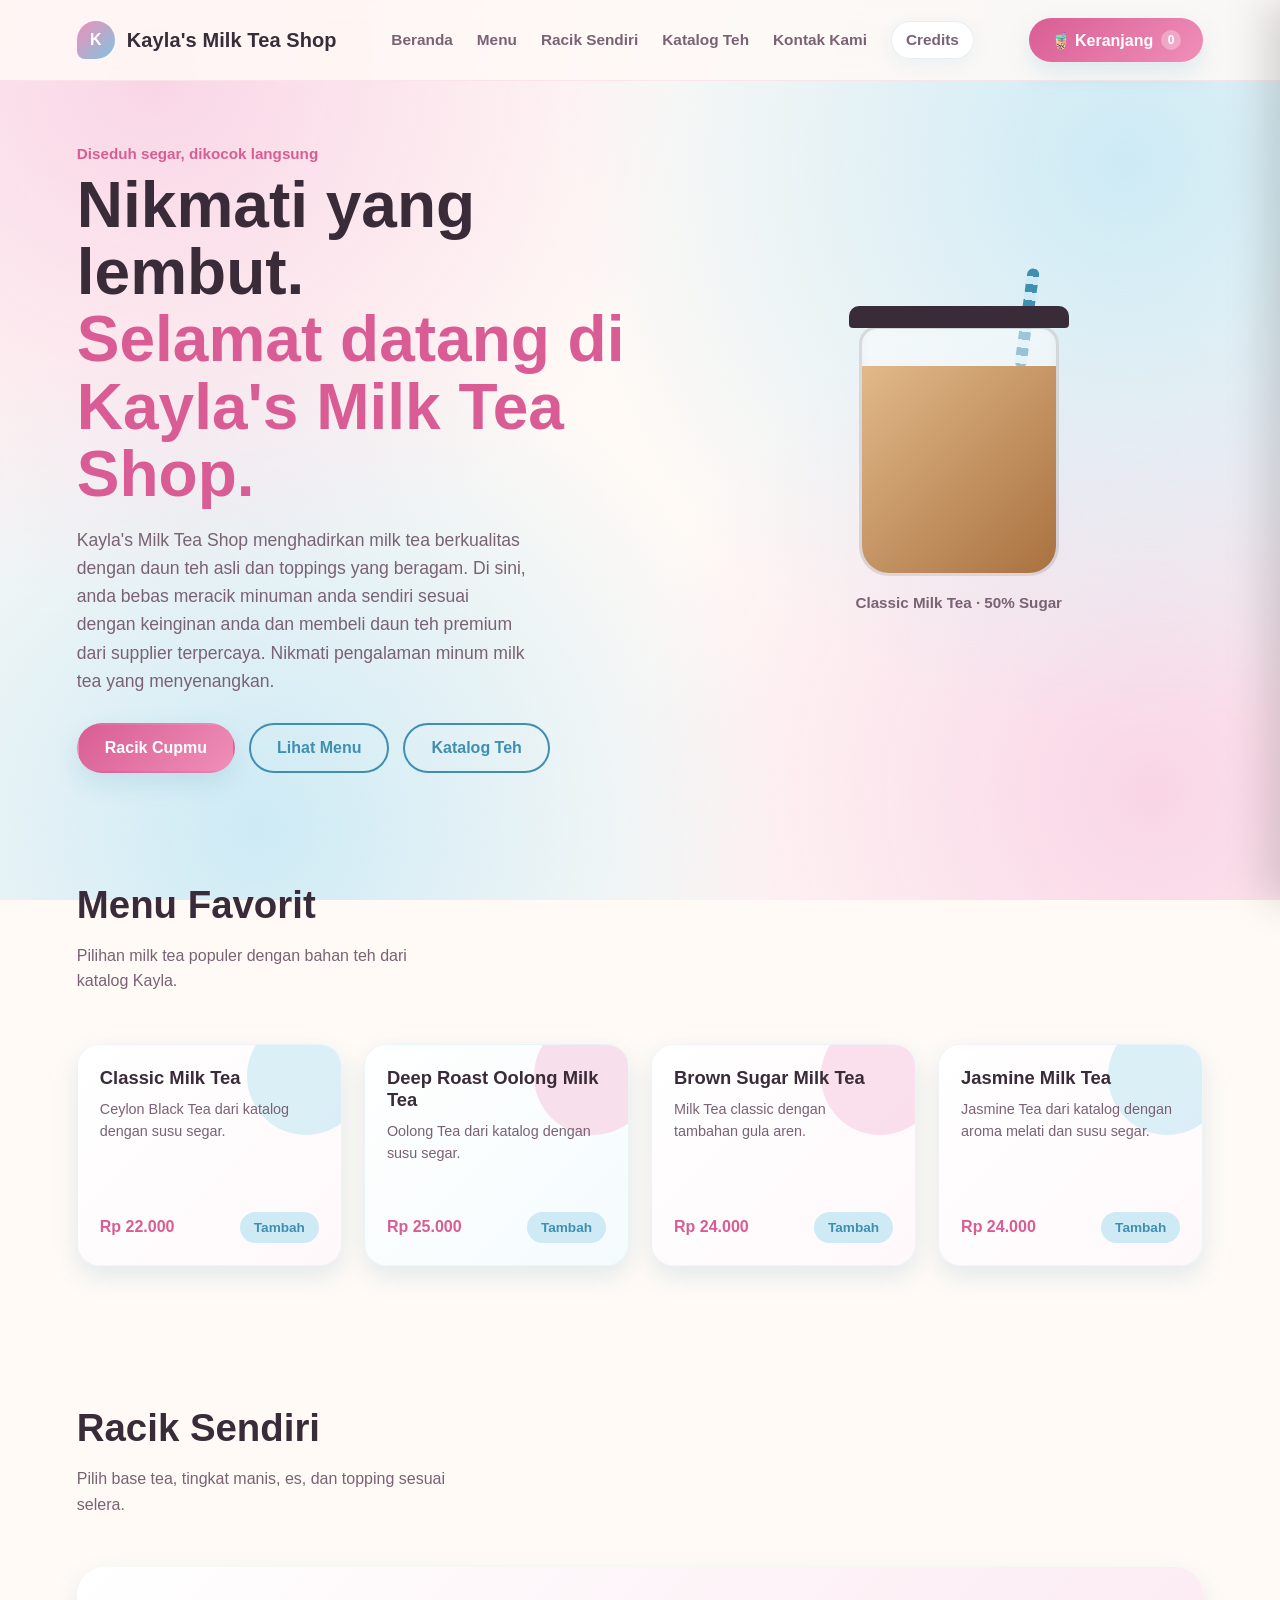
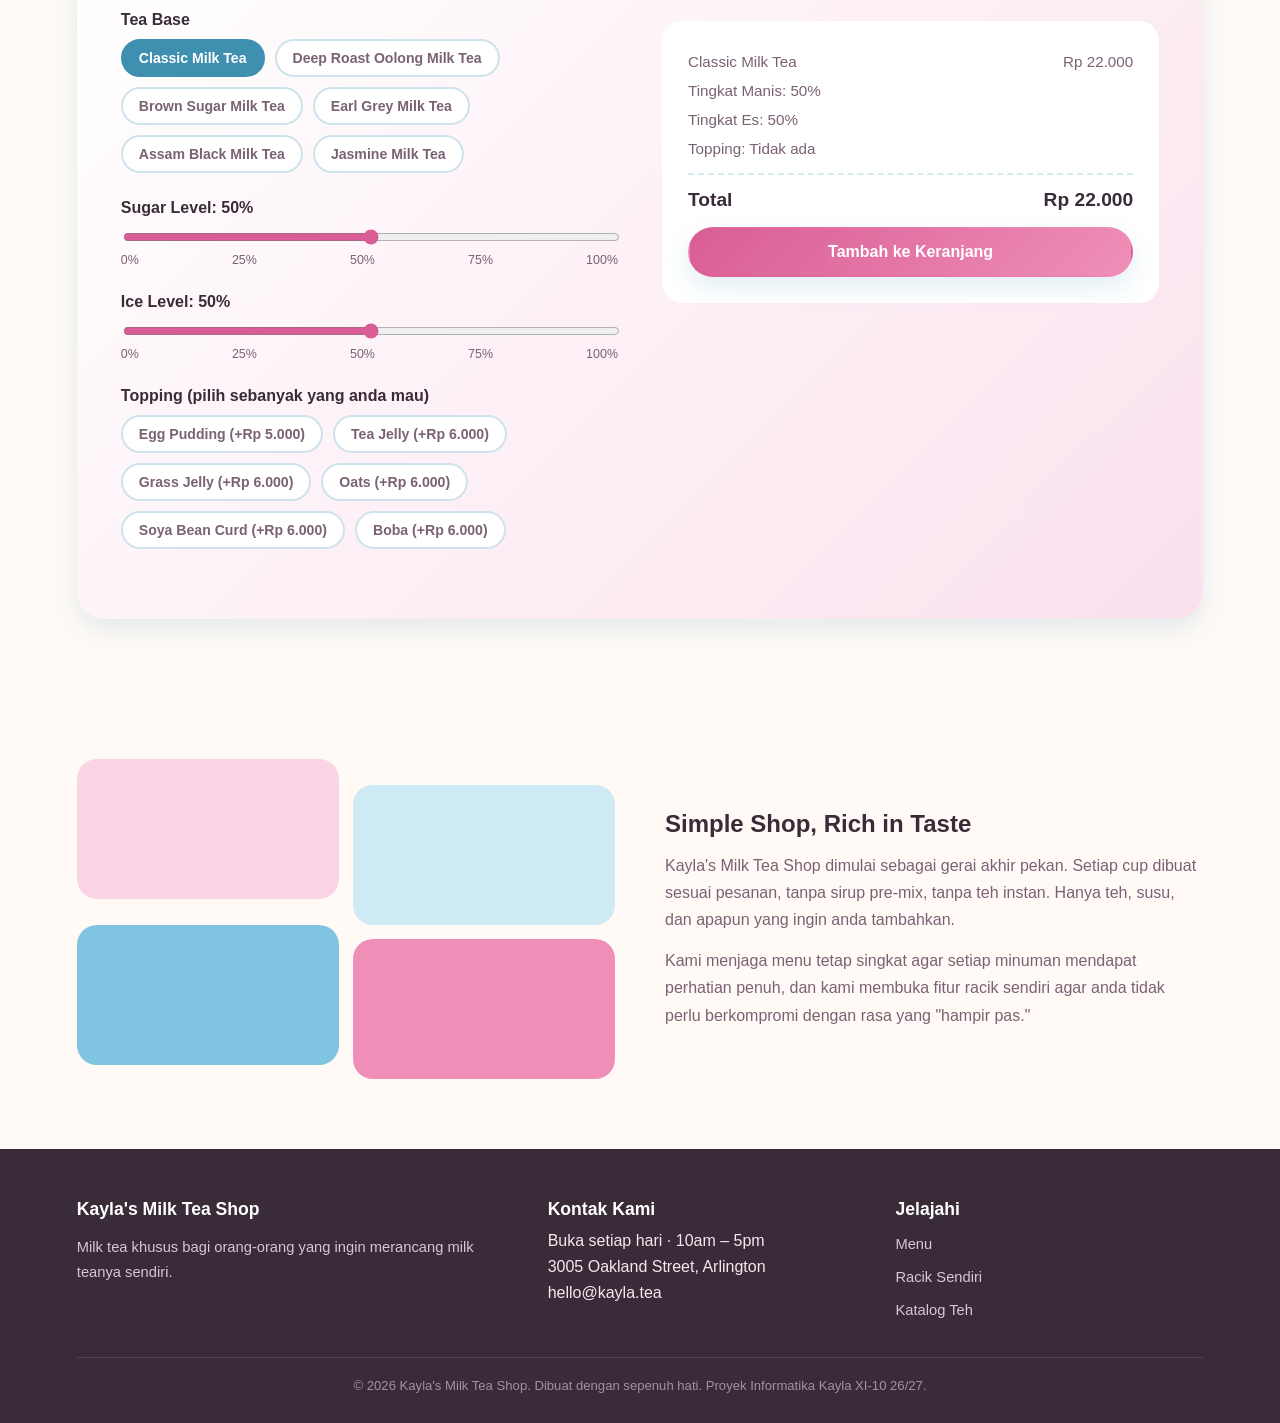
==== commit 63b28868: "Add files via upload" ====
--- a/index.html
+++ b/index.html
@@ -733,10 +733,24 @@
       .cart-item {
         display: flex;
         justify-content: space-between;
+        align-items: flex-start;
+        gap: 12px;
         background: var(--cream);
         border-radius: 14px;
         padding: 12px 14px;
         font-size: 0.9rem;
+      }
+
+      .cart-item > div:first-child {
+        flex: 1;
+        min-width: 0;
+      }
+
+      .cart-item div[style*="text-align: right"],
+      .cart-item-actions {
+        flex-shrink: 0;
+        text-align: right;
+        white-space: nowrap;
       }
 
       .cart-item button {
@@ -1025,6 +1039,25 @@
       }
       .modal-confirm-btn:hover {
         transform: translateY(-1px);
+      }
+
+      /* Toppings */
+      #summaryToppingsLine {
+        display: flex !important;
+        justify-content: space-between;
+        align-items: flex-start;
+        width: 100%;
+        gap: 20px;
+      }
+
+      #summaryToppingsLine > *:first-child {
+        flex: 1;
+        word-break: break-word;
+      }
+
+      #summaryToppingsPrice {
+        white-space: nowrap;
+        text-align: right;
       }
     </style>
     <link rel="stylesheet" href="header.css" />
@@ -1250,8 +1283,8 @@
         </div>
       </div>
       <div class="footer-bottom">
-        © 2026 Kayla's Milk Tea Shop. Dibuat dengan sepenuh hati. Proyek Kayla
-        XI-10 26/27.
+        © 2026 Kayla's Milk Tea Shop. Dibuat dengan sepenuh hati. Proyek
+        Informatika Kayla XI-10 26/27.
       </div>
     </footer>
 
@@ -1552,7 +1585,7 @@
             </label>
             <label class="option-item">
               <input type="radio" name="fulfillmentMethod" value="Dikirim" />
-              <span>Kirim via Kurir (+ Rp 5.000)</span>
+              <span>Kirim via Kurir (+ Rp 15.000)</span>
             </label>
           </div>
         </div>
